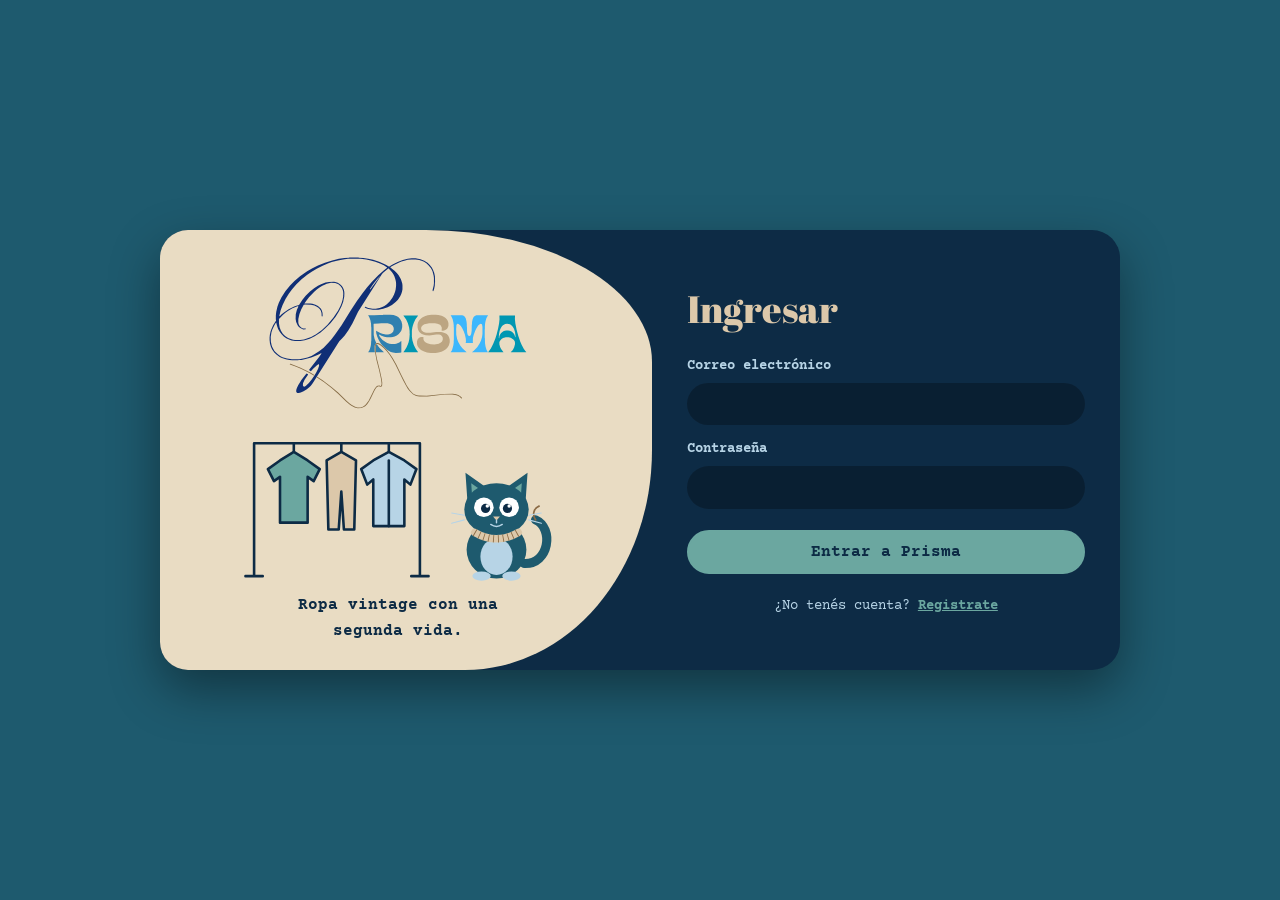
==== src/main/resources/static/login.html @ 1b583e05 "Usuario funcional" ====
<!DOCTYPE html>
<html lang="es">
<head>
  <meta charset="UTF-8">
  <meta name="viewport" content="width=device-width, initial-scale=1">
  <title>Prisma · Ingresar</title>
  <link href="https://fonts.googleapis.com/css2?family=Abril+Fatface&family=Courier+Prime:wght@400;700&display=swap" rel="stylesheet">
  <link rel="stylesheet" href="css/style.css">
</head>
<body class="acceso">
  <div class="tarjeta">

    <!-- Lado izquierdo: dibujo -->
    <div class="izq">
      <svg xmlns="http://www.w3.org/2000/svg" class="logo-grande" viewBox="0 0 1827 1081" role="img" aria-label="Prisma">
<metadata><c2pa:manifest>[base64]/[base64]/iEAAACAY2JvcqVjYWxnZnNoYTI1NmNwYWRNAAAAAAAAAAAAAAAAAGRoYXNoWCAWstlCTYxND43LpZq7kQCpntBGqQdIIs2Pywg1+/[base64]/pw9r130m6fNPGg/[base64]/UXrHGsWBBNnw9HHSF/[base64]/[base64]/3cyjxFA3Qo5S46fX0/ihY0VZ7mfb9KF703t5OjWDBWMA4GA1UdDwEB/wQEAwIHgDAVBgNVHSUEDjAMBgorBgEEAYPoXgIBMAwGA1UdEwEB/wQCMAAwHwYDVR0jBBgwFoAUzlHiBIFOZFsj+OPEz5o+nMHXXMIwCgYIKoZIzj0EAwMDZwAwZAIwMXMdFJ4BetLLVY7ORuE9noqbbAZOZn/aArXyTwFAZfKrPzxF2vPoJNf1+UCdg1XGAjBwX1zd9WGqYkqmL5SFqw1QySjr1zJfpJM9+1rdDwSPLMOPOjKuiXjoU/[base64]/p0EtFyzq7rn3UYOzHkLveWRgxRnkp8RsSay5ENVmSLZNR1ziKaYv5oMGKUA=</c2pa:manifest></metadata>
<path fill="#102F76" fill-rule="evenodd" d="M1137 63 1121 48 1098 33 1071 22 1037 16 1010 16 982 19 947 28 911 42 872 62 853 74 849 74 828 61 781 40 739 27 703 19 670 14 638 12 637 11 571 11 570 12 538 14 498 20 451 31 400 47 351 67 309 88 275 108 225 143 186 176 155 207 122 247 95 289 76 328 66 356 58 391 55 418 55 447 57 454 36 487 23 516 18 531 13 554 11 572 11 590 14 616 21 640 29 657 44 678 59 693 82 709 98 717 125 726 150 731 170 732 171 733 209 733 218 731 235 730 257 726 304 713 348 696 373 684 376 685 359 709 289 800 290 803 301 810 303 809 317 793 344 767 354 760 358 761 359 771 352 792 339 818 324 843 307 868 287 893 267 912 259 917 253 918 247 913 245 909 246 894 257 869 281 834 281 831 271 826 269 827 236 870 212 908 203 927 199 940 198 951 200 957 206 962 217 963 230 960 250 951 273 936 290 922 301 911 314 895 501 599 520 580 539 558 565 522 593 474 633 391 801 126 811 116 845 88 848 88 870 112 880 127 888 143 894 159 898 175 900 192 900 210 897 236 893 252 885 273 874 294 855 320 835 339 818 351 803 359 784 366 757 371 735 371 704 366 684 357 681 357 680 362 689 368 705 373 737 378 775 377 809 371 841 360 871 344 897 324 913 307 929 283 937 266 942 250 945 233 945 205 943 191 934 163 918 135 905 119 889 103 860 80 860 78 889 61 918 47 938 39 964 31 982 27 1007 24 1037 24 1062 28 1079 33 1097 41 1115 53 1129 66 1144 85 1152 99 1157 111 1164 138 1166 154 1166 192 1164 209 1157 237 1157 246 1160 247 1163 244 1167 233 1172 209 1173 186 1174 185 1173 143 1168 119 1160 98 1151 81ZM512 215 521 229 526 243 528 252 529 271 528 272 528 285 524 307 518 328 509 351 492 385 460 433 418 483 379 520 338 550 303 569 268 582 253 586 226 590 191 590 177 588 155 582 141 576 120 562 104 546 91 526 82 502 77 473 77 442 104 414 122 399 142 385 172 368 194 358 211 352 213 356 203 378 195 410 194 442 198 464 207 485 214 495 224 505 244 515 249 516 264 515 266 513 265 509 249 510 242 508 233 503 224 494 220 488 215 477 213 468 213 443 221 407 234 374 251 343 262 341 302 342 326 348 343 356 354 364 363 373 371 385 376 400 377 422 379 426 382 425 384 419 383 398 377 379 369 367 351 351 333 342 312 336 298 334 261 334 260 335 257 334 257 332 268 316 288 290 325 251 345 234 367 218 382 209 413 195 443 188 472 189 491 196 497 200ZM788 140 789 141 720 233 717 235 716 234 717 231 741 195 769 159ZM837 80 837 83 815 100 775 135 729 182 694 223 663 263 626 315 581 383 517 486 470 554 446 585 421 614 391 644 359 670 323 693 305 702 277 713 255 719 220 725 168 726 133 721 102 711 88 704 69 691 52 675 44 665 29 638 25 626 20 601 19 570 24 538 30 519 44 488 52 474 57 468 59 470 60 478 66 499 72 514 81 531 94 549 111 566 128 578 152 589 166 593 190 597 227 597 258 592 293 581 328 564 369 537 399 512 437 474 474 428 499 389 516 355 528 323 536 285 536 271 537 270 536 252 533 238 527 223 519 211 506 198 490 188 479 184 464 181 428 182 404 187 373 198 351 209 324 226 295 249 263 281 242 307 218 344 199 349 184 355 145 375 112 397 96 410 84 422 81 423 80 418 89 382 102 346 123 303 146 266 168 236 198 201 236 164 278 130 307 110 342 89 384 68 420 53 448 43 492 31 528 24 562 20 577 20 578 19 650 20 691 25 721 31 754 40 787 52 814 65Z"/>
<path fill="#3080B0" fill-rule="evenodd" d="M763 621 758 629 756 643 757 664 759 676 760 677 815 677 784 647 773 633 766 621ZM919 433 906 424 892 418 882 415 859 412 808 413 807 414 786 414 785 415 745 416 744 417 704 417 704 419 709 425 714 435 720 453 724 476 725 500 726 501 726 595 725 596 724 618 722 632 716 654 710 667 704 675 704 677 750 677 751 676 749 662 749 634 751 625 754 619 760 613 760 610 749 584 743 556 742 478 744 476 779 475 796 473 841 473 858 477 866 481 877 491 883 504 884 514 880 530 871 541 858 548 844 551 828 551 803 546 789 541 759 526 761 545 768 568 779 592 794 616 804 629 832 656 847 666 863 674 878 679 898 682 927 680 935 678 937 676 937 599 936 598 923 608 901 617 891 619 868 619 853 616 838 611 826 605 805 590 791 575 785 566 779 553 781 551 797 561 817 568 836 571 864 571 877 569 890 565 905 558 919 548 933 531 938 521 943 501 943 482 938 460 929 444Z"/>
<path fill="#BCA582" fill-rule="evenodd" d="M1122 416 1106 421 1087 430 1077 437 1065 449 1060 456 1055 466 1051 480 1051 503 1055 518 1060 528 1065 535 1078 546 1090 552 1108 557 1134 558 1182 552 1202 552 1210 554 1216 557 1224 565 1228 575 1228 589 1223 600 1215 608 1200 616 1190 619 1170 622 1143 621 1119 614 1106 606 1097 597 1093 589 1092 579 1094 572 1088 569 1075 569 1062 575 1053 584 1050 590 1047 600 1047 618 1051 632 1059 645 1075 660 1093 670 1117 678 1144 682 1178 682 1198 679 1218 673 1230 668 1250 655 1263 641 1272 625 1277 606 1277 588 1273 572 1266 559 1256 549 1250 545 1231 537 1216 534 1182 534 1141 540 1114 540 1103 538 1091 533 1080 523 1076 512 1077 501 1081 493 1088 486 1099 480 1108 477 1132 473 1173 473 1191 476 1200 479 1209 484 1215 490 1220 500 1221 505 1221 514 1219 521 1220 523 1228 525 1238 524 1252 517 1260 509 1266 498 1268 491 1268 472 1266 463 1260 450 1248 436 1235 427 1220 420 1197 414 1179 412 1148 412Z"/>
<path fill="#3CB7FD" fill-rule="evenodd" d="M1284 417 1284 419 1287 422 1294 435 1298 446 1303 469 1305 486 1305 501 1306 502 1306 592 1305 593 1305 608 1303 625 1295 656 1291 665 1284 675 1284 677 1396 677 1366 649 1352 631 1336 602 1329 583 1323 553 1322 510 1323 509 1324 486 1327 479 1331 476 1335 476 1342 479 1355 492 1364 506 1376 531 1384 554 1390 581 1391 600 1389 612 1440 612 1441 611 1439 606 1440 577 1445 556 1457 523 1465 507 1477 489 1488 479 1494 476 1500 477 1504 481 1507 499 1507 549 1504 569 1497 593 1486 617 1470 641 1446 666 1433 676 1434 677 1544 677 1545 676 1536 660 1529 638 1525 613 1524 576 1523 575 1523 516 1524 515 1524 493 1526 473 1529 456 1534 439 1539 428 1546 418 1545 417 1464 417 1453 421 1445 429 1438 444 1434 463 1433 483 1432 484 1431 525 1428 547 1424 557 1418 562 1409 561 1405 557 1402 550 1399 534 1398 497 1397 496 1397 479 1395 460 1390 440 1383 427 1375 420 1365 417Z"/>
<path fill="#866C46" fill-rule="evenodd" d="M153 760 154 763 193 776 231 792 291 822 321 840 325 839 325 836 323 834 297 819 229 785 185 767 158 758 154 758ZM343 850 344 854 394 887 446 927 494 969 548 1022 573 1043 586 1052 609 1064 631 1070 656 1069 673 1062 683 1055 697 1041 710 1023 721 1004 747 949 755 935 764 923 770 918 778 915 790 919 795 919 800 915 802 910 803 891 799 862 786 803 766 723 760 693 756 664 755 643 757 629 760 623 764 619 772 618 787 625 813 646 833 667 854 694 870 718 894 760 949 873 968 909 982 932 993 947 1018 972 1031 979 1042 983 1063 987 1076 987 1077 988 1122 987 1239 974 1293 973 1316 976 1330 980 1347 989 1358 1001 1360 1002 1363 1000 1363 997 1354 987 1337 977 1322 972 1298 968 1235 969 1115 982 1060 981 1045 978 1024 969 1017 964 996 942 975 910 939 840 901 761 876 717 857 688 832 657 812 637 788 619 778 614 770 612 760 614 755 619 752 625 750 634 750 662 762 730 781 805 794 864 798 895 797 907 793 913 789 913 784 910 770 911 765 914 757 922 747 937 707 1017 688 1042 681 1049 666 1059 651 1064 642 1065 629 1064 612 1059 589 1047 572 1035 552 1018 493 960 444 918 384 873 346 848Z"/>
<path fill="#0097B2" fill-rule="evenodd" d="M1627 418 1626 419 1627 444 1624 472 1617 510 1606 553 1597 581 1582 619 1566 650 1547 676 1655 676 1638 654 1631 639 1626 620 1626 604 1632 593 1641 584 1652 577 1671 571 1691 571 1705 575 1722 585 1729 592 1735 602 1736 619 1730 641 1723 655 1716 665 1706 675 1707 676 1814 676 1815 675 1808 668 1797 652 1783 626 1773 603 1759 563 1747 519 1738 472 1735 442 1736 419 1735 418ZM1720 497 1729 513 1736 536 1739 558 1739 570 1738 571 1736 570 1735 563 1729 549 1718 536 1711 531 1698 525 1687 523 1674 523 1664 525 1654 529 1645 535 1637 543 1629 556 1625 569 1625 577 1624 578 1622 577 1623 552 1628 526 1636 506 1644 494 1651 487 1667 478 1680 476 1691 477 1700 480 1708 485ZM952 418 952 420 971 447 983 473 992 505 995 527 995 546 996 547 993 584 988 606 983 621 973 643 960 664 952 674 952 676 1054 676 1054 674 1045 663 1035 647 1024 624 1015 594 1011 568 1011 525 1014 504 1018 488 1024 470 1035 447 1054 420 1054 418Z"/>
</svg>
      <div class="escena">
        <svg viewBox="0 0 220 190" role="img" aria-label="Perchero con prendas">
          <g stroke="#0D2B45" stroke-width="3" stroke-linecap="round" stroke-linejoin="round">
            <path d="M14 28H206M14 28V182M206 28V182M4 182H24M196 182H216" fill="none"/>
            <path d="M60 28v10M115 28v10M170 28v10" fill="none"/>
            <path d="M60 38L44 48L30 58L37 72L44 67V120H76V67L83 72L90 58L76 48Z" fill="#6BA7A0"/>
            <path d="M115 38L98 48L100 128H112L115 84L118 128H130L132 48Z" fill="#DCC8AA"/>
            <path d="M170 38L152 48L138 58L145 76L152 70V124H188V70L195 76L202 58L188 48Z" fill="#B7D4E6"/>
            <path d="M170 48V124" fill="none"/>
          </g>
        </svg>
        <img src="img/hilo.svg" alt="Hilo, la mascota de Prisma">
      </div>
      <p>Ropa vintage con una segunda vida.</p>
    </div>

    <!-- Lado derecho: formularios -->
    <div class="der">
      <p id="msg" class="msg" role="alert" hidden></p>

      <form id="form-login">
        <h1>Ingresar</h1>
        <label for="login-correo">Correo electrónico</label>
        <input type="email" id="login-correo" autocomplete="email" required>
        <label for="login-clave">Contraseña</label>
        <input type="password" id="login-clave" autocomplete="current-password" required>
        <button type="submit" class="btn">Entrar a Prisma</button>
        <p class="cambio">¿No tenés cuenta? <a href="#" id="ir-registro">Registrate</a></p>
      </form>

      <form id="form-registro" hidden>
        <h1>Crear cuenta</h1>
        <label for="reg-nombre">Nombre</label>
        <input type="text" id="reg-nombre" autocomplete="given-name" required>
        <label for="reg-apellido">Apellido</label>
        <input type="text" id="reg-apellido" autocomplete="family-name" required>
        <label for="reg-correo">Correo electrónico</label>
        <input type="email" id="reg-correo" autocomplete="email" required>
        <label for="reg-clave">Contraseña</label>
        <input type="password" id="reg-clave" autocomplete="new-password" required>
        <label for="reg-direccion">Dirección</label>
        <input type="text" id="reg-direccion" required>
        <label for="reg-cuit">CUIT (solo números)</label>
        <input type="text" id="reg-cuit" inputmode="numeric" pattern="[0-9]{10,11}" required>
        <button type="submit" class="btn">Crear mi cuenta</button>
        <p class="cambio">¿Ya tenés cuenta? <a href="#" id="ir-login">Ingresá</a></p>
      </form>
    </div>

  </div>
  <script src="js/login.js"></script>
</body>
</html>
---- src/main/resources/static/css/style.css ----
:root{--ocean:#0D2B45;--teal:#1E5A6E;--foam:#6BA7A0;--sand:#DCC8AA;--sky:#B7D4E6;--paper:#E9DCC3;--thread:#8B6B45;
--display:"Abril Fatface",serif;--texto:"Courier Prime",monospace}
*{box-sizing:border-box}
body{margin:0;font-family:var(--texto);color:var(--ocean);line-height:1.6;background-color:var(--paper);
background-image:linear-gradient(rgba(139,107,69,.18) 1px,transparent 1px),linear-gradient(90deg,rgba(139,107,69,.18) 1px,transparent 1px);background-size:32px 32px}
a{color:inherit}
:focus-visible{outline:3px solid var(--teal);outline-offset:3px}

/* Cabecera */
.cinta{height:14px;background:var(--sand);border-bottom:3px solid var(--thread)}
.barra{max-width:1100px;margin:0 auto;padding:.6rem 1.2rem;display:flex;align-items:center;justify-content:space-between;gap:1rem;flex-wrap:wrap}
.logo img,.logo svg{height:120px;width:auto;display:block}
nav{display:flex;gap:1.4rem;align-items:center;flex-wrap:wrap}
nav a{text-decoration:none;font-weight:700;border-bottom:2px solid transparent}
nav a:hover,nav a.activo{border-color:var(--teal)}
#saludo{font-weight:700;color:var(--teal)}

/* Botones */
.btn{display:inline-block;border:2px solid var(--ocean);background:var(--ocean);color:var(--sand);font:700 1rem var(--texto);padding:.7rem 1.4rem;border-radius:999px;cursor:pointer;text-decoration:none;box-shadow:3px 3px 0 var(--foam)}
.btn:hover{background:var(--teal)}
.btn:disabled{opacity:.5;cursor:not-allowed}

/* Sello en forma de estrella (como el "recommend item" de la guía) */
.estrella{display:grid;place-items:center;text-align:center;background:var(--teal);color:var(--sand);font:400 .95rem/1.1 var(--display);
clip-path:polygon(50% 0,61% 15%,79% 9%,82% 28%,100% 35%,88% 50%,100% 65%,82% 72%,79% 91%,61% 85%,50% 100%,39% 85%,21% 91%,18% 72%,0 65%,12% 50%,0 35%,18% 28%,21% 9%,39% 15%)}

/* Inicio */
.hero{max-width:1100px;margin:0 auto;padding:2.5rem 1.2rem;display:grid;grid-template-columns:1.2fr 1fr;gap:2rem;align-items:center}
.hero h1{font:400 clamp(2.4rem,6vw,4.4rem)/1.02 var(--display);margin:0 0 1rem}
.hero p{max-width:42ch;font-size:1.1rem;margin:0 0 1.6rem}
.mascota{position:relative;justify-self:center}
.mascota img{width:min(300px,70vw);display:block}
.globo{position:absolute;top:0;left:-18px;max-width:170px;background:var(--sky);border:2px solid var(--ocean);border-radius:16px;padding:.5rem .8rem;font-weight:700;font-size:.9rem;transform:rotate(-4deg)}
.mascota .estrella{position:absolute;right:-14px;bottom:20px;width:96px;height:96px;transform:rotate(12deg)}
.tira{background:var(--ocean);color:var(--sand)}
.tira ul{max-width:1100px;margin:0 auto;padding:.9rem 1.2rem;list-style:none;display:flex;justify-content:space-between;gap:1rem;flex-wrap:wrap}

/* Catálogo */
.catalogo{max-width:1100px;margin:0 auto;padding:2.5rem 1.2rem 4rem}
.catalogo h2,.pagina h1{font:400 clamp(2rem,5vw,3.2rem)/1.05 var(--display);margin:0}
#contador{margin:.3rem 0 0;color:var(--teal);font-weight:700}
.filtros{display:flex;gap:.6rem;flex-wrap:wrap;margin:1rem 0 2rem}
.filtros button{font:700 .95rem var(--texto);color:var(--ocean);background:transparent;border:2px solid var(--ocean);border-radius:999px;padding:.35rem 1rem;cursor:pointer}
.filtros button:hover{background:var(--sky)}
.filtros button.activo{background:var(--ocean);color:var(--sand)}
.grid{display:grid;grid-template-columns:repeat(auto-fill,minmax(230px,1fr));gap:1.8rem}
.card{position:relative;display:flex;flex-direction:column;background:var(--paper);border:2px solid var(--ocean);box-shadow:5px 5px 0 var(--teal)}
.foto{position:relative;aspect-ratio:4/5;overflow:hidden;display:grid;place-items:center;background:var(--sky);border-bottom:2px solid var(--ocean);font:400 4rem var(--display);color:var(--teal)}
.foto img{position:absolute;inset:0;width:100%;height:100%;object-fit:cover}
.cuerpo{flex:1;display:flex;flex-direction:column;gap:.3rem;padding:.9rem}
.cuerpo h3{margin:0;font-size:1rem}
.desc{margin:0;font-size:.85rem;color:var(--teal)}
.stock{margin:0;font-size:.8rem}
.precio{margin:auto 0 0;font:400 1.6rem var(--display)}
.card .btn{width:100%;margin-top:.4rem;box-shadow:none}
.card .estrella{position:absolute;top:-16px;right:-16px;z-index:1;width:84px;height:84px;font-size:.78rem;transform:rotate(10deg)}
.estado{grid-column:1/-1;padding:2rem;text-align:center;border:2px dashed var(--thread)}

/* Nosotros */
.pagina{max-width:900px;margin:0 auto;padding:2.5rem 1.2rem 4rem;display:grid;grid-template-columns:1fr 240px;gap:2rem;align-items:start}
.pagina .texto p{max-width:62ch;font-size:1.05rem}
.pagina img{width:100%}

footer{background:var(--ocean);color:var(--sand);text-align:center;padding:1.4rem 1rem;font-size:.9rem}
footer p{margin:.2rem 0}

/* Inicio de sesión y registro */
body.acceso{min-height:100vh;display:grid;place-items:center;padding:1.2rem;background-color:var(--ocean);
background-image:radial-gradient(circle at 12% 18%,var(--teal) 0 130px,transparent 131px),radial-gradient(circle at 92% 88%,var(--teal) 0 190px,transparent 191px)}
.tarjeta{width:min(960px,100%);max-height:94vh;display:grid;grid-template-columns:1.05fr 1fr;background:var(--ocean);border-radius:28px;overflow:hidden;box-shadow:0 20px 50px rgba(0,0,0,.4)}
.izq{display:flex;flex-direction:column;align-items:center;justify-content:center;gap:.6rem;padding:1.6rem 2.6rem 1.6rem 1.6rem;text-align:center;
background:var(--paper);border-radius:0 46% 38% 0/0 30% 50% 0}
.izq .logo-grande{width:260px;height:auto}
.escena{display:flex;align-items:flex-end;gap:.4rem}
.escena svg{width:190px}
.escena img{width:115px}
.izq p{margin:0;max-width:26ch;font-weight:700}
.der{display:flex;flex-direction:column;justify-content:center;overflow:auto;padding:2rem 2.2rem;color:var(--sky)}
.der h1{margin:0 0 1rem;font:400 2.4rem var(--display);color:var(--sand)}
.der form{display:flex;flex-direction:column;gap:.3rem}
.der form[hidden],.msg[hidden]{display:none}
.der label{font-weight:700;font-size:.9rem}
.der input{margin-bottom:.5rem;padding:.65rem 1rem;border:2px solid transparent;border-radius:999px;background:rgba(0,0,0,.28);color:#fff;font:1rem var(--texto)}
.der input:focus{border-color:var(--foam);outline:none}
.der .btn{margin-top:.5rem;background:var(--foam);border-color:var(--foam);color:var(--ocean);box-shadow:none}
.der .btn:hover{background:var(--sky)}
.cambio{margin:1rem 0 0;font-size:.9rem;text-align:center}
.cambio a{color:var(--foam);font-weight:700}
.msg{margin:0 0 .8rem;padding:.5rem .8rem;border-radius:12px;background:var(--sand);color:var(--ocean);font-weight:700;font-size:.9rem}
.msg.ok{background:var(--foam)}

@media(max-width:800px){
.hero,.pagina{grid-template-columns:1fr}
.tarjeta{grid-template-columns:1fr;max-height:none}
.izq{padding:1rem;border-radius:0 0 40% 40%/0 0 20% 20%}
.escena,.izq p{display:none}
}
@media(prefers-reduced-motion:reduce){*{transition:none!important}}

/* Carrito */
.btn-claro{background:transparent;color:var(--ocean);box-shadow:none}
.btn-claro:hover{background:var(--sky)}
.carrito{width:min(520px,92vw);padding:1.4rem;border:2px solid var(--ocean);background:var(--paper);color:var(--ocean);font-family:var(--texto);box-shadow:6px 6px 0 var(--teal)}
.carrito::backdrop{background:rgba(13,43,69,.6)}
.carrito h2{margin:0 0 .8rem;font:400 2rem var(--display)}
.linea{display:grid;grid-template-columns:1fr auto auto;gap:.8rem;align-items:center;padding:.5rem 0;border-bottom:1px dashed var(--thread)}
.cant{display:flex;align-items:center;gap:.4rem}
.cant button{width:1.7rem;height:1.7rem;border:2px solid var(--ocean);border-radius:50%;background:transparent;color:var(--ocean);font:700 1rem var(--texto);cursor:pointer}
.cant button:hover{background:var(--sky)}
.totales{display:grid;grid-template-columns:1fr auto;gap:.2rem 1rem;margin:1rem 0}
.totales dt,.totales dd{margin:0}
.totales dt:last-of-type,.totales dd:last-of-type{font:400 1.5rem var(--display)}
.aviso{margin:0 0 .8rem;padding:.5rem .8rem;border-radius:12px;background:var(--sand);font-weight:700;font-size:.9rem}
.aviso[hidden]{display:none}
.acciones{display:flex;gap:.8rem;justify-content:flex-end;flex-wrap:wrap}
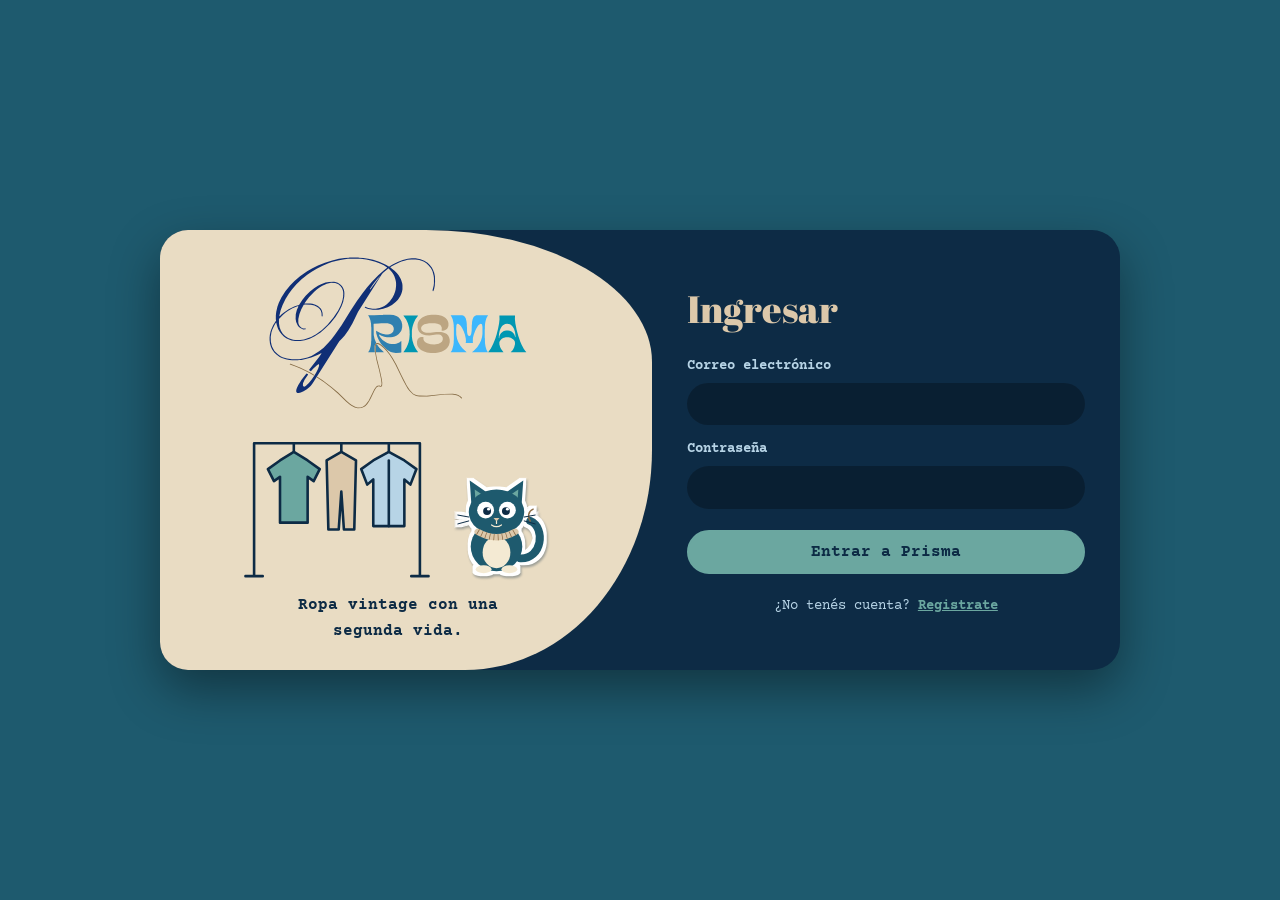
==== commit dbb625c1: "Prisma" ====
--- a/src/main/resources/static/login.html
+++ b/src/main/resources/static/login.html
@@ -5,6 +5,7 @@
   <meta name="viewport" content="width=device-width, initial-scale=1">
   <title>Prisma · Ingresar</title>
   <link href="https://fonts.googleapis.com/css2?family=Abril+Fatface&family=Courier+Prime:wght@400;700&display=swap" rel="stylesheet">
+  <link rel="icon" type="image/svg+xml" href="img/hilo.svg">
   <link rel="stylesheet" href="css/style.css">
 </head>
 <body class="acceso">
--- a/src/main/resources/static/css/style.css
+++ b/src/main/resources/static/css/style.css
@@ -1,70 +1,106 @@
-:root{--ocean:#0D2B45;--teal:#1E5A6E;--foam:#6BA7A0;--sand:#DCC8AA;--sky:#B7D4E6;--paper:#E9DCC3;--thread:#8B6B45;
---display:"Abril Fatface",serif;--texto:"Courier Prime",monospace}
+:root{--ocean:#0D2B45;--teal:#1E5A6E;--foam:#6BA7A0;--sand:#DCC8AA;--sky:#B7D4E6;--paper:#E9DCC3;--crema:#F4EAD3;--thread:#8B6B45;
+--display:"Abril Fatface",serif;--texto:"Courier Prime",monospace;
+--onda:url("data:image/svg+xml,%3Csvg xmlns='http://www.w3.org/2000/svg' width='40' height='12' viewBox='0 0 40 12'%3E%3Cpath d='M0 6 Q10 -2 20 6 T40 6' fill='none' stroke='%231E5A6E' stroke-width='3' stroke-linecap='round'/%3E%3C/svg%3E")}
 *{box-sizing:border-box}
 body{margin:0;font-family:var(--texto);color:var(--ocean);line-height:1.6;background-color:var(--paper);
 background-image:linear-gradient(rgba(139,107,69,.18) 1px,transparent 1px),linear-gradient(90deg,rgba(139,107,69,.18) 1px,transparent 1px);background-size:32px 32px}
 a{color:inherit}
 :focus-visible{outline:3px solid var(--teal);outline-offset:3px}
 
-/* Cabecera */
-.cinta{height:14px;background:var(--sand);border-bottom:3px solid var(--thread)}
+/* ===== Cabecera ===== */
+.cinta{height:16px;background:repeating-linear-gradient(90deg,var(--sand) 0 14px,#cdb48f 14px 28px);border-bottom:3px dashed var(--thread)}
 .barra{max-width:1100px;margin:0 auto;padding:.6rem 1.2rem;display:flex;align-items:center;justify-content:space-between;gap:1rem;flex-wrap:wrap}
 .logo img,.logo svg{height:120px;width:auto;display:block}
-nav{display:flex;gap:1.4rem;align-items:center;flex-wrap:wrap}
-nav a{text-decoration:none;font-weight:700;border-bottom:2px solid transparent}
-nav a:hover,nav a.activo{border-color:var(--teal)}
-#saludo{font-weight:700;color:var(--teal)}
+nav{display:flex;gap:.5rem;align-items:center;flex-wrap:wrap}
+nav a{text-decoration:none;font-weight:700;padding:.3rem .95rem;border-radius:999px;border:2px solid transparent;transition:background .2s,transform .2s}
+nav a:hover{background:var(--sky);transform:translateY(-2px)}
+nav a.activo{background:var(--ocean);color:var(--sand)}
+#btn-carrito{border-color:var(--ocean)}
+#saludo{font-weight:700;color:var(--teal);padding:0 .4rem}
 
-/* Botones */
-.btn{display:inline-block;border:2px solid var(--ocean);background:var(--ocean);color:var(--sand);font:700 1rem var(--texto);padding:.7rem 1.4rem;border-radius:999px;cursor:pointer;text-decoration:none;box-shadow:3px 3px 0 var(--foam)}
-.btn:hover{background:var(--teal)}
-.btn:disabled{opacity:.5;cursor:not-allowed}
+/* ===== Botones ===== */
+.btn{display:inline-block;border:2px solid var(--ocean);background:var(--ocean);color:var(--sand);font:700 1rem var(--texto);padding:.7rem 1.4rem;border-radius:999px;cursor:pointer;text-decoration:none;box-shadow:3px 3px 0 var(--foam);transition:transform .15s,box-shadow .15s,background .15s}
+.btn:hover{background:var(--teal);transform:translate(-1px,-2px);box-shadow:4px 5px 0 var(--foam)}
+.btn:active{transform:translate(2px,2px);box-shadow:1px 1px 0 var(--foam)}
+.btn:disabled{opacity:.5;cursor:not-allowed;transform:none}
+.btn[hidden]{display:none}
+.btn-claro{background:transparent;color:var(--ocean);box-shadow:none}
+.btn-claro:hover{background:var(--sky);box-shadow:none}
 
-/* Sello en forma de estrella (como el "recommend item" de la guía) */
+/* Sello en forma de estrella */
 .estrella{display:grid;place-items:center;text-align:center;background:var(--teal);color:var(--sand);font:400 .95rem/1.1 var(--display);
 clip-path:polygon(50% 0,61% 15%,79% 9%,82% 28%,100% 35%,88% 50%,100% 65%,82% 72%,79% 91%,61% 85%,50% 100%,39% 85%,21% 91%,18% 72%,0 65%,12% 50%,0 35%,18% 28%,21% 9%,39% 15%)}
 
-/* Inicio */
-.hero{max-width:1100px;margin:0 auto;padding:2.5rem 1.2rem;display:grid;grid-template-columns:1.2fr 1fr;gap:2rem;align-items:center}
-.hero h1{font:400 clamp(2.4rem,6vw,4.4rem)/1.02 var(--display);margin:0 0 1rem}
+/* ===== Inicio ===== */
+.hero{position:relative;overflow:hidden;width:calc(100% - 2.4rem);max-width:calc(1100px - 2.4rem);margin:1.2rem auto 0;padding:2.6rem 2.2rem;display:grid;grid-template-columns:1.2fr 1fr;gap:2rem;align-items:center;
+background-color:var(--sky);background-image:radial-gradient(circle at 94% 10%,var(--crema) 0 70px,transparent 71px),radial-gradient(circle at 3% 96%,var(--foam) 0 90px,transparent 91px);
+border:2px solid var(--ocean);border-radius:44px;box-shadow:6px 6px 0 var(--teal)}
+.hero>div{position:relative}
+.hero h1{font:400 clamp(2.2rem,5.5vw,4rem)/1.05 var(--display);margin:0 0 1rem}
+.hero h1::after,.catalogo h2::after{content:"";display:block;width:min(200px,60%);height:12px;margin-top:.7rem;background:var(--onda) repeat-x}
 .hero p{max-width:42ch;font-size:1.1rem;margin:0 0 1.6rem}
 .mascota{position:relative;justify-self:center}
-.mascota img{width:min(300px,70vw);display:block}
-.globo{position:absolute;top:0;left:-18px;max-width:170px;background:var(--sky);border:2px solid var(--ocean);border-radius:16px;padding:.5rem .8rem;font-weight:700;font-size:.9rem;transform:rotate(-4deg)}
+.mascota img{width:min(280px,70vw);display:block;animation:flotar 4s ease-in-out infinite}
+.globo{position:absolute;top:0;left:-18px;max-width:170px;background:var(--crema);border:2px solid var(--ocean);border-radius:20px;padding:.5rem .8rem;font-weight:700;font-size:.9rem;transform:rotate(-4deg);box-shadow:3px 3px 0 var(--teal)}
 .mascota .estrella{position:absolute;right:-14px;bottom:20px;width:96px;height:96px;transform:rotate(12deg)}
-.tira{background:var(--ocean);color:var(--sand)}
-.tira ul{max-width:1100px;margin:0 auto;padding:.9rem 1.2rem;list-style:none;display:flex;justify-content:space-between;gap:1rem;flex-wrap:wrap}
+.tira{width:calc(100% - 2.4rem);max-width:calc(1100px - 2.4rem);margin:1.8rem auto 0;background:var(--ocean);color:var(--sand);border-radius:999px;box-shadow:4px 4px 0 var(--foam)}
+.tira ul{margin:0;padding:.9rem 1.8rem;list-style:none;display:flex;justify-content:space-between;gap:.6rem 1.4rem;flex-wrap:wrap}
+.tira li::before{content:"✦ ";color:var(--foam)}
 
-/* Catálogo */
-.catalogo{max-width:1100px;margin:0 auto;padding:2.5rem 1.2rem 4rem}
+/* ===== Catálogo ===== */
+.catalogo{max-width:1100px;margin:0 auto;padding:2.5rem 1.2rem 4.5rem}
 .catalogo h2,.pagina h1{font:400 clamp(2rem,5vw,3.2rem)/1.05 var(--display);margin:0}
-#contador{margin:.3rem 0 0;color:var(--teal);font-weight:700}
-.filtros{display:flex;gap:.6rem;flex-wrap:wrap;margin:1rem 0 2rem}
-.filtros button{font:700 .95rem var(--texto);color:var(--ocean);background:transparent;border:2px solid var(--ocean);border-radius:999px;padding:.35rem 1rem;cursor:pointer}
-.filtros button:hover{background:var(--sky)}
-.filtros button.activo{background:var(--ocean);color:var(--sand)}
-.grid{display:grid;grid-template-columns:repeat(auto-fill,minmax(230px,1fr));gap:1.8rem}
-.card{position:relative;display:flex;flex-direction:column;background:var(--paper);border:2px solid var(--ocean);box-shadow:5px 5px 0 var(--teal)}
-.foto{position:relative;aspect-ratio:4/5;overflow:hidden;display:grid;place-items:center;background:var(--sky);border-bottom:2px solid var(--ocean);font:400 4rem var(--display);color:var(--teal)}
+#contador{margin:.5rem 0 0;color:var(--teal);font-weight:700}
+.filtros{display:flex;gap:.6rem;flex-wrap:wrap;margin:1rem 0 2.2rem}
+.filtros button{font:700 .95rem var(--texto);color:var(--ocean);background:var(--crema);border:2px solid var(--ocean);border-radius:999px;padding:.4rem 1.1rem;cursor:pointer;transition:transform .15s,background .15s}
+.filtros button:hover{background:var(--sky);transform:translateY(-2px) rotate(-1.5deg)}
+.filtros button.activo{background:var(--ocean);color:var(--sand);box-shadow:3px 3px 0 var(--foam)}
+.grid{display:grid;grid-template-columns:repeat(auto-fill,minmax(235px,1fr));gap:2.2rem 1.8rem}
+
+.card{position:relative;display:flex;flex-direction:column;background:var(--crema);border:2px solid var(--ocean);border-radius:30px;box-shadow:5px 5px 0 var(--teal);animation:subir .5s ease backwards;transition:transform .25s,box-shadow .25s}
+.card:nth-child(4n+2){animation-delay:.06s}
+.card:nth-child(4n+3){animation-delay:.12s}
+.card:nth-child(4n+4){animation-delay:.18s}
+.card:hover{transform:translateY(-6px) rotate(-.6deg);box-shadow:8px 11px 0 var(--teal)}
+.card.elegida{box-shadow:5px 5px 0 var(--foam)}
+.card.elegida:hover{box-shadow:8px 11px 0 var(--foam)}
+.card.elegida::after{content:"En tu carrito";position:absolute;top:14px;left:-10px;z-index:2;padding:.2rem .9rem;background:var(--ocean);color:var(--sand);font:400 .85rem var(--display);border-radius:999px;transform:rotate(-4deg);box-shadow:2px 2px 0 var(--foam)}
+/* Foto con forma de arco, como una vidriera */
+.foto{position:relative;margin:.8rem .8rem 0;aspect-ratio:4/5;overflow:hidden;display:grid;place-items:center;background:var(--sky);border:2px solid var(--ocean);border-radius:999px 999px 22px 22px;font:400 4rem var(--display);color:var(--teal)}
 .foto img{position:absolute;inset:0;width:100%;height:100%;object-fit:cover}
-.cuerpo{flex:1;display:flex;flex-direction:column;gap:.3rem;padding:.9rem}
-.cuerpo h3{margin:0;font-size:1rem}
+.cuerpo{flex:1;display:flex;flex-direction:column;gap:.35rem;padding:.9rem 1rem 1.1rem}
+.cuerpo h3{margin:0;font:400 1.2rem/1.15 var(--display)}
 .desc{margin:0;font-size:.85rem;color:var(--teal)}
-.stock{margin:0;font-size:.8rem}
-.precio{margin:auto 0 0;font:400 1.6rem var(--display)}
-.card .btn{width:100%;margin-top:.4rem;box-shadow:none}
-.card .estrella{position:absolute;top:-16px;right:-16px;z-index:1;width:84px;height:84px;font-size:.78rem;transform:rotate(10deg)}
-.estado{grid-column:1/-1;padding:2rem;text-align:center;border:2px dashed var(--thread)}
+.stock{align-self:flex-start;margin:.2rem 0 0;padding:.05rem .7rem;font-size:.75rem;font-weight:700;background:var(--sky);border:1.5px solid var(--ocean);border-radius:999px}
+.precio{margin:auto 0 0;font:400 1.7rem var(--display)}
+.card>.estrella{position:absolute;top:-16px;right:-16px;z-index:1;width:84px;height:84px;font-size:.78rem;transform:rotate(10deg)}
+.estado{grid-column:1/-1;padding:2rem;text-align:center;border:2px dashed var(--thread);border-radius:28px;background:rgba(244,234,211,.6)}
 
-/* Nosotros */
+/* Selector de cantidad bajo cada prenda */
+.compra{display:flex;flex-direction:column;gap:.5rem;margin-top:.5rem}
+.card .compra .btn{margin-top:0;width:100%}
+.card .compra .btn:disabled{box-shadow:none}
+.selector{display:flex;align-items:center;justify-content:space-between;padding:.2rem;background:var(--sand);border:2px solid var(--ocean);border-radius:999px;box-shadow:3px 3px 0 var(--foam)}
+.selector button{display:grid;place-items:center;width:2.3rem;height:2.3rem;padding:0;border:2px solid var(--ocean);border-radius:50%;background:var(--crema);color:var(--ocean);font:400 1.5rem/1 var(--display);cursor:pointer;transition:transform .15s,background .15s}
+.selector button:hover:not(:disabled){background:var(--ocean);color:var(--sand);transform:scale(1.1)}
+.selector button:disabled{opacity:.35;cursor:not-allowed}
+.selector input{width:3.4rem;padding:0;border:0;background:transparent;text-align:center;color:var(--ocean);font:400 1.6rem var(--display);-moz-appearance:textfield;appearance:textfield}
+.selector input::-webkit-outer-spin-button,.selector input::-webkit-inner-spin-button{-webkit-appearance:none;margin:0}
+.selector input:focus-visible{outline:3px solid var(--teal);outline-offset:2px;border-radius:8px}
+.en-carrito{margin:0;padding-top:.35rem;border-top:1px dashed var(--thread);text-align:center;font-size:.78rem;font-weight:700;letter-spacing:.05em;text-transform:uppercase;color:var(--teal)}
+.card .btn-claro{margin-top:.2rem;padding:.4rem 1rem;font-size:.85rem}
+
+/* ===== Nosotros ===== */
 .pagina{max-width:900px;margin:0 auto;padding:2.5rem 1.2rem 4rem;display:grid;grid-template-columns:1fr 240px;gap:2rem;align-items:start}
 .pagina .texto p{max-width:62ch;font-size:1.05rem}
 .pagina img{width:100%}
 
-footer{background:var(--ocean);color:var(--sand);text-align:center;padding:1.4rem 1rem;font-size:.9rem}
+/* ===== Pie con borde festoneado ===== */
+footer{position:relative;background:var(--ocean);color:var(--sand);text-align:center;padding:1.8rem 1rem 1.4rem;font-size:.9rem;margin-top:14px}
+footer::before{content:"";position:absolute;left:0;right:0;top:-13px;height:14px;background:radial-gradient(circle at 50% 100%,var(--ocean) 13px,transparent 14px) 0 0/28px 14px repeat-x}
 footer p{margin:.2rem 0}
 
-/* Inicio de sesión y registro */
+/* ===== Inicio de sesión y registro ===== */
 body.acceso{min-height:100vh;display:grid;place-items:center;padding:1.2rem;background-color:var(--ocean);
 background-image:radial-gradient(circle at 12% 18%,var(--teal) 0 130px,transparent 131px),radial-gradient(circle at 92% 88%,var(--teal) 0 190px,transparent 191px)}
 .tarjeta{width:min(960px,100%);max-height:94vh;display:grid;grid-template-columns:1.05fr 1fr;background:var(--ocean);border-radius:28px;overflow:hidden;box-shadow:0 20px 50px rgba(0,0,0,.4)}
@@ -89,27 +125,70 @@
 .msg{margin:0 0 .8rem;padding:.5rem .8rem;border-radius:12px;background:var(--sand);color:var(--ocean);font-weight:700;font-size:.9rem}
 .msg.ok{background:var(--foam)}
 
+/* ===== Carrito ===== */
+.carrito{width:min(520px,92vw);padding:1.5rem;border:2px solid var(--ocean);border-radius:30px;background:var(--crema);color:var(--ocean);font-family:var(--texto);box-shadow:6px 6px 0 var(--teal)}
+.carrito::backdrop{background:rgba(13,43,69,.6);backdrop-filter:blur(2px)}
+.carrito h2{margin:0 0 .8rem;font:400 2rem var(--display)}
+.linea{display:grid;grid-template-columns:1fr auto auto;gap:.8rem;align-items:center;padding:.5rem 0;border-bottom:1px dashed var(--thread)}
+.cant{display:flex;align-items:center;gap:.4rem}
+.cant button{width:1.8rem;height:1.8rem;border:2px solid var(--ocean);border-radius:50%;background:var(--paper);color:var(--ocean);font:700 1rem var(--texto);cursor:pointer;transition:transform .15s,background .15s}
+.cant button:hover{background:var(--sky);transform:scale(1.1)}
+.totales{display:grid;grid-template-columns:1fr auto;gap:.2rem 1rem;margin:1rem 0;padding:.9rem 1.1rem;background:var(--sand);border-radius:20px}
+.totales dt,.totales dd{margin:0}
+.totales dt:last-of-type,.totales dd:last-of-type{font:400 1.5rem var(--display)}
+.aviso{margin:0 0 .8rem;padding:.5rem .9rem;border-radius:14px;background:var(--sand);font-weight:700;font-size:.9rem}
+.aviso[hidden]{display:none}
+.acciones{display:flex;gap:.8rem;justify-content:flex-end;flex-wrap:wrap}
+
+/* ===== Panel del gerente ===== */
+.panel-gerente{position:relative;width:calc(100% - 2.4rem);max-width:calc(1100px - 2.4rem);margin:2.2rem auto 0;padding:1.8rem;background:var(--paper);border:2px solid var(--ocean);border-radius:38px;box-shadow:6px 6px 0 var(--teal);outline:2px dashed var(--thread);outline-offset:-10px}
+.panel-gerente[hidden]{display:none}
+.panel-gerente h2{display:flex;align-items:center;gap:1rem;flex-wrap:wrap;margin:0 0 1.2rem;font:400 clamp(1.6rem,4vw,2.3rem)/1.05 var(--display)}
+.panel-gerente h2::after{content:"Solo gerente";padding:.15rem .8rem;border:2px dashed var(--teal);border-radius:999px;color:var(--teal);font:700 .75rem var(--texto);letter-spacing:.08em;text-transform:uppercase;transform:rotate(-2deg)}
+.panel-gerente .aviso{margin:0 0 1rem;border:2px solid var(--ocean)}
+.gerente-cols{display:grid;grid-template-columns:1fr 1.5fr;gap:1.6rem;align-items:start}
+.gerente-form{display:grid;grid-template-columns:1fr 1fr;gap:0 1rem;padding:1.3rem;border:2px solid var(--ocean);border-radius:28px;box-shadow:4px 4px 0 var(--foam)}
+#form-reponer{background:var(--sky)}
+#form-producto{background:var(--sand)}
+.gerente-form h3{grid-column:1/-1;margin:0 0 1rem;padding-bottom:.5rem;border-bottom:2px dashed var(--thread);font:400 1.4rem var(--display)}
+.gerente-form h3::before{content:"✦ ";color:var(--teal)}
+.gerente-form .campo{display:flex;flex-direction:column;gap:.25rem;margin-bottom:.9rem}
+.gerente-form .completo,.gerente-form .acciones{grid-column:1/-1}
+.gerente-form label{font-size:.75rem;font-weight:700;letter-spacing:.08em;text-transform:uppercase;color:var(--teal)}
+.gerente-form input,.gerente-form select{width:100%;padding:.6rem .9rem;border:2px solid var(--ocean);border-radius:16px;background:var(--crema);color:var(--ocean);font:1rem var(--texto)}
+.gerente-form input::placeholder{color:rgba(30,90,110,.55)}
+.gerente-form input:focus,.gerente-form select:focus{outline:3px solid var(--foam);outline-offset:0}
+.gerente-form .acciones{margin-top:.2rem}
+
+/* ===== Animaciones ===== */
+@keyframes subir{from{opacity:0;transform:translateY(18px)}to{opacity:1;transform:none}}
+@keyframes flotar{0%,100%{transform:translateY(0)}50%{transform:translateY(-9px)}}
+
 @media(max-width:800px){
 .hero,.pagina{grid-template-columns:1fr}
+.hero{padding:1.8rem 1.3rem;border-radius:32px}
+.tira{border-radius:26px}
+.tira ul{justify-content:center;text-align:center}
 .tarjeta{grid-template-columns:1fr;max-height:none}
 .izq{padding:1rem;border-radius:0 0 40% 40%/0 0 20% 20%}
 .escena,.izq p{display:none}
+.gerente-cols,.gerente-form{grid-template-columns:1fr}
+.panel-gerente{border-radius:30px}
 }
-@media(prefers-reduced-motion:reduce){*{transition:none!important}}
+@media(prefers-reduced-motion:reduce){*{transition:none!important;animation:none!important}}
 
-/* Carrito */
-.btn-claro{background:transparent;color:var(--ocean);box-shadow:none}
-.btn-claro:hover{background:var(--sky)}
-.carrito{width:min(520px,92vw);padding:1.4rem;border:2px solid var(--ocean);background:var(--paper);color:var(--ocean);font-family:var(--texto);box-shadow:6px 6px 0 var(--teal)}
-.carrito::backdrop{background:rgba(13,43,69,.6)}
-.carrito h2{margin:0 0 .8rem;font:400 2rem var(--display)}
-.linea{display:grid;grid-template-columns:1fr auto auto;gap:.8rem;align-items:center;padding:.5rem 0;border-bottom:1px dashed var(--thread)}
-.cant{display:flex;align-items:center;gap:.4rem}
-.cant button{width:1.7rem;height:1.7rem;border:2px solid var(--ocean);border-radius:50%;background:transparent;color:var(--ocean);font:700 1rem var(--texto);cursor:pointer}
-.cant button:hover{background:var(--sky)}
-.totales{display:grid;grid-template-columns:1fr auto;gap:.2rem 1rem;margin:1rem 0}
-.totales dt,.totales dd{margin:0}
-.totales dt:last-of-type,.totales dd:last-of-type{font:400 1.5rem var(--display)}
-.aviso{margin:0 0 .8rem;padding:.5rem .8rem;border-radius:12px;background:var(--sand);font-weight:700;font-size:.9rem}
-.aviso[hidden]{display:none}
-.acciones{display:flex;gap:.8rem;justify-content:flex-end;flex-wrap:wrap}
+/* ===== Gracias por tu compra ===== */
+.gracias{width:min(500px,94vw);padding:0;border:2px solid var(--ocean);border-radius:30px;background:var(--crema);color:var(--ocean);font-family:var(--texto);box-shadow:6px 6px 0 var(--teal);overflow:hidden}
+.gracias::backdrop{background:rgba(13,43,69,.6);backdrop-filter:blur(2px)}
+.gracias[open]{animation:gracias-entra .35s ease-out}
+@keyframes gracias-entra{from{opacity:0;transform:translateY(14px) scale(.96)}to{opacity:1;transform:none}}
+.gracias-cab{display:grid;grid-template-columns:auto 1fr;gap:1rem;align-items:center;padding:1.3rem 1.5rem;background-color:var(--sky);background-image:url("data:image/svg+xml,%3Csvg xmlns='http://www.w3.org/2000/svg' width='520' height='220' viewBox='0 0 520 220'%3E%3Cg fill='%23fff' opacity='.75'%3E%3Cg transform='translate(330 20)'%3E%3Ccircle cx='30' cy='40' r='22'/%3E%3Ccircle cx='62' cy='30' r='28'/%3E%3Ccircle cx='98' cy='42' r='20'/%3E%3Crect x='10' y='40' width='108' height='22' rx='11'/%3E%3C/g%3E%3Cg transform='translate(380 130)'%3E%3Ccircle cx='24' cy='32' r='16'/%3E%3Ccircle cx='50' cy='24' r='22'/%3E%3Ccircle cx='78' cy='34' r='15'/%3E%3Crect x='8' y='32' width='84' height='18' rx='9'/%3E%3C/g%3E%3Ccircle cx='250' cy='30' r='4'/%3E%3Ccircle cx='290' cy='110' r='3'/%3E%3Ccircle cx='215' cy='170' r='4'/%3E%3Ccircle cx='470' cy='100' r='3'/%3E%3C/g%3E%3C/svg%3E");background-size:cover;background-position:right center;border-bottom:2px solid var(--ocean)}
+.gracias-gato{width:135px;display:block;transform:rotate(-5deg)}
+.gracias h2{margin:0;font:400 clamp(1.7rem,6vw,2.2rem)/1.05 var(--display)}
+.gracias-marca{margin:.6rem 0 0;font-weight:700;font-size:.8rem;letter-spacing:.14em;text-transform:uppercase;color:var(--teal)}
+.gracias-sub{margin:.3rem 0 0;font-size:.95rem}
+.gracias-cuerpo{padding:1.2rem 1.5rem 1.4rem}
+.gracias .linea{grid-template-columns:1fr auto}
+.gracias .acciones{justify-content:center}
+@media (max-width:420px){.gracias-cab{grid-template-columns:1fr;justify-items:center;text-align:center}}
+@media (prefers-reduced-motion:reduce){.gracias[open]{animation:none}}
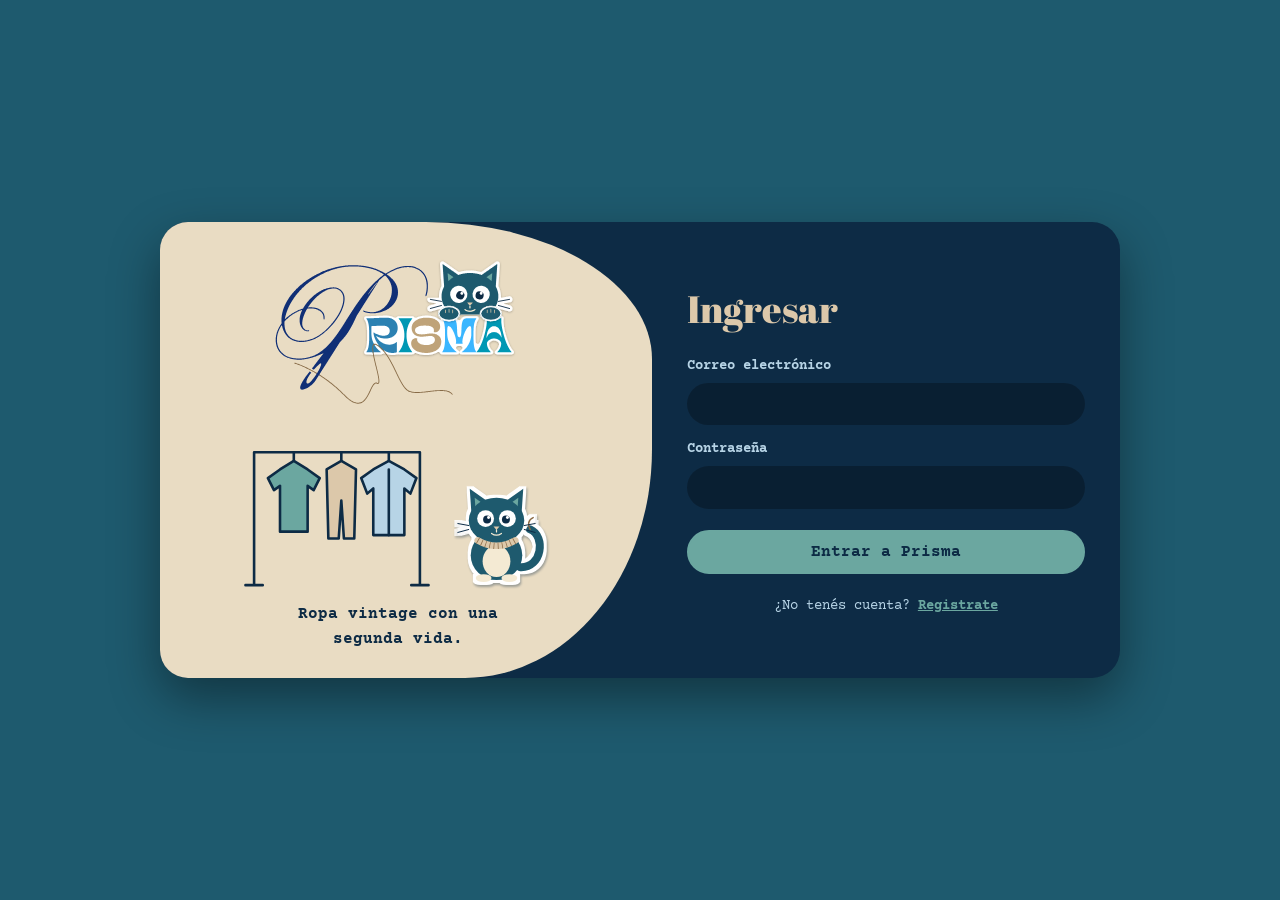
==== commit b7ec7996: "Base actualizada" ====
--- a/src/main/resources/static/login.html
+++ b/src/main/resources/static/login.html
@@ -13,15 +13,7 @@
 
     <!-- Lado izquierdo: dibujo -->
     <div class="izq">
-      <svg xmlns="http://www.w3.org/2000/svg" class="logo-grande" viewBox="0 0 1827 1081" role="img" aria-label="Prisma">
-<metadata><c2pa:manifest>[base64]/[base64]/iEAAACAY2JvcqVjYWxnZnNoYTI1NmNwYWRNAAAAAAAAAAAAAAAAAGRoYXNoWCAWstlCTYxND43LpZq7kQCpntBGqQdIIs2Pywg1+/[base64]/pw9r130m6fNPGg/[base64]/UXrHGsWBBNnw9HHSF/[base64]/[base64]/3cyjxFA3Qo5S46fX0/ihY0VZ7mfb9KF703t5OjWDBWMA4GA1UdDwEB/wQEAwIHgDAVBgNVHSUEDjAMBgorBgEEAYPoXgIBMAwGA1UdEwEB/wQCMAAwHwYDVR0jBBgwFoAUzlHiBIFOZFsj+OPEz5o+nMHXXMIwCgYIKoZIzj0EAwMDZwAwZAIwMXMdFJ4BetLLVY7ORuE9noqbbAZOZn/aArXyTwFAZfKrPzxF2vPoJNf1+UCdg1XGAjBwX1zd9WGqYkqmL5SFqw1QySjr1zJfpJM9+1rdDwSPLMOPOjKuiXjoU/[base64]/p0EtFyzq7rn3UYOzHkLveWRgxRnkp8RsSay5ENVmSLZNR1ziKaYv5oMGKUA=</c2pa:manifest></metadata>
-<path fill="#102F76" fill-rule="evenodd" d="M1137 63 1121 48 1098 33 1071 22 1037 16 1010 16 982 19 947 28 911 42 872 62 853 74 849 74 828 61 781 40 739 27 703 19 670 14 638 12 637 11 571 11 570 12 538 14 498 20 451 31 400 47 351 67 309 88 275 108 225 143 186 176 155 207 122 247 95 289 76 328 66 356 58 391 55 418 55 447 57 454 36 487 23 516 18 531 13 554 11 572 11 590 14 616 21 640 29 657 44 678 59 693 82 709 98 717 125 726 150 731 170 732 171 733 209 733 218 731 235 730 257 726 304 713 348 696 373 684 376 685 359 709 289 800 290 803 301 810 303 809 317 793 344 767 354 760 358 761 359 771 352 792 339 818 324 843 307 868 287 893 267 912 259 917 253 918 247 913 245 909 246 894 257 869 281 834 281 831 271 826 269 827 236 870 212 908 203 927 199 940 198 951 200 957 206 962 217 963 230 960 250 951 273 936 290 922 301 911 314 895 501 599 520 580 539 558 565 522 593 474 633 391 801 126 811 116 845 88 848 88 870 112 880 127 888 143 894 159 898 175 900 192 900 210 897 236 893 252 885 273 874 294 855 320 835 339 818 351 803 359 784 366 757 371 735 371 704 366 684 357 681 357 680 362 689 368 705 373 737 378 775 377 809 371 841 360 871 344 897 324 913 307 929 283 937 266 942 250 945 233 945 205 943 191 934 163 918 135 905 119 889 103 860 80 860 78 889 61 918 47 938 39 964 31 982 27 1007 24 1037 24 1062 28 1079 33 1097 41 1115 53 1129 66 1144 85 1152 99 1157 111 1164 138 1166 154 1166 192 1164 209 1157 237 1157 246 1160 247 1163 244 1167 233 1172 209 1173 186 1174 185 1173 143 1168 119 1160 98 1151 81ZM512 215 521 229 526 243 528 252 529 271 528 272 528 285 524 307 518 328 509 351 492 385 460 433 418 483 379 520 338 550 303 569 268 582 253 586 226 590 191 590 177 588 155 582 141 576 120 562 104 546 91 526 82 502 77 473 77 442 104 414 122 399 142 385 172 368 194 358 211 352 213 356 203 378 195 410 194 442 198 464 207 485 214 495 224 505 244 515 249 516 264 515 266 513 265 509 249 510 242 508 233 503 224 494 220 488 215 477 213 468 213 443 221 407 234 374 251 343 262 341 302 342 326 348 343 356 354 364 363 373 371 385 376 400 377 422 379 426 382 425 384 419 383 398 377 379 369 367 351 351 333 342 312 336 298 334 261 334 260 335 257 334 257 332 268 316 288 290 325 251 345 234 367 218 382 209 413 195 443 188 472 189 491 196 497 200ZM788 140 789 141 720 233 717 235 716 234 717 231 741 195 769 159ZM837 80 837 83 815 100 775 135 729 182 694 223 663 263 626 315 581 383 517 486 470 554 446 585 421 614 391 644 359 670 323 693 305 702 277 713 255 719 220 725 168 726 133 721 102 711 88 704 69 691 52 675 44 665 29 638 25 626 20 601 19 570 24 538 30 519 44 488 52 474 57 468 59 470 60 478 66 499 72 514 81 531 94 549 111 566 128 578 152 589 166 593 190 597 227 597 258 592 293 581 328 564 369 537 399 512 437 474 474 428 499 389 516 355 528 323 536 285 536 271 537 270 536 252 533 238 527 223 519 211 506 198 490 188 479 184 464 181 428 182 404 187 373 198 351 209 324 226 295 249 263 281 242 307 218 344 199 349 184 355 145 375 112 397 96 410 84 422 81 423 80 418 89 382 102 346 123 303 146 266 168 236 198 201 236 164 278 130 307 110 342 89 384 68 420 53 448 43 492 31 528 24 562 20 577 20 578 19 650 20 691 25 721 31 754 40 787 52 814 65Z"/>
-<path fill="#3080B0" fill-rule="evenodd" d="M763 621 758 629 756 643 757 664 759 676 760 677 815 677 784 647 773 633 766 621ZM919 433 906 424 892 418 882 415 859 412 808 413 807 414 786 414 785 415 745 416 744 417 704 417 704 419 709 425 714 435 720 453 724 476 725 500 726 501 726 595 725 596 724 618 722 632 716 654 710 667 704 675 704 677 750 677 751 676 749 662 749 634 751 625 754 619 760 613 760 610 749 584 743 556 742 478 744 476 779 475 796 473 841 473 858 477 866 481 877 491 883 504 884 514 880 530 871 541 858 548 844 551 828 551 803 546 789 541 759 526 761 545 768 568 779 592 794 616 804 629 832 656 847 666 863 674 878 679 898 682 927 680 935 678 937 676 937 599 936 598 923 608 901 617 891 619 868 619 853 616 838 611 826 605 805 590 791 575 785 566 779 553 781 551 797 561 817 568 836 571 864 571 877 569 890 565 905 558 919 548 933 531 938 521 943 501 943 482 938 460 929 444Z"/>
-<path fill="#BCA582" fill-rule="evenodd" d="M1122 416 1106 421 1087 430 1077 437 1065 449 1060 456 1055 466 1051 480 1051 503 1055 518 1060 528 1065 535 1078 546 1090 552 1108 557 1134 558 1182 552 1202 552 1210 554 1216 557 1224 565 1228 575 1228 589 1223 600 1215 608 1200 616 1190 619 1170 622 1143 621 1119 614 1106 606 1097 597 1093 589 1092 579 1094 572 1088 569 1075 569 1062 575 1053 584 1050 590 1047 600 1047 618 1051 632 1059 645 1075 660 1093 670 1117 678 1144 682 1178 682 1198 679 1218 673 1230 668 1250 655 1263 641 1272 625 1277 606 1277 588 1273 572 1266 559 1256 549 1250 545 1231 537 1216 534 1182 534 1141 540 1114 540 1103 538 1091 533 1080 523 1076 512 1077 501 1081 493 1088 486 1099 480 1108 477 1132 473 1173 473 1191 476 1200 479 1209 484 1215 490 1220 500 1221 505 1221 514 1219 521 1220 523 1228 525 1238 524 1252 517 1260 509 1266 498 1268 491 1268 472 1266 463 1260 450 1248 436 1235 427 1220 420 1197 414 1179 412 1148 412Z"/>
-<path fill="#3CB7FD" fill-rule="evenodd" d="M1284 417 1284 419 1287 422 1294 435 1298 446 1303 469 1305 486 1305 501 1306 502 1306 592 1305 593 1305 608 1303 625 1295 656 1291 665 1284 675 1284 677 1396 677 1366 649 1352 631 1336 602 1329 583 1323 553 1322 510 1323 509 1324 486 1327 479 1331 476 1335 476 1342 479 1355 492 1364 506 1376 531 1384 554 1390 581 1391 600 1389 612 1440 612 1441 611 1439 606 1440 577 1445 556 1457 523 1465 507 1477 489 1488 479 1494 476 1500 477 1504 481 1507 499 1507 549 1504 569 1497 593 1486 617 1470 641 1446 666 1433 676 1434 677 1544 677 1545 676 1536 660 1529 638 1525 613 1524 576 1523 575 1523 516 1524 515 1524 493 1526 473 1529 456 1534 439 1539 428 1546 418 1545 417 1464 417 1453 421 1445 429 1438 444 1434 463 1433 483 1432 484 1431 525 1428 547 1424 557 1418 562 1409 561 1405 557 1402 550 1399 534 1398 497 1397 496 1397 479 1395 460 1390 440 1383 427 1375 420 1365 417Z"/>
-<path fill="#866C46" fill-rule="evenodd" d="M153 760 154 763 193 776 231 792 291 822 321 840 325 839 325 836 323 834 297 819 229 785 185 767 158 758 154 758ZM343 850 344 854 394 887 446 927 494 969 548 1022 573 1043 586 1052 609 1064 631 1070 656 1069 673 1062 683 1055 697 1041 710 1023 721 1004 747 949 755 935 764 923 770 918 778 915 790 919 795 919 800 915 802 910 803 891 799 862 786 803 766 723 760 693 756 664 755 643 757 629 760 623 764 619 772 618 787 625 813 646 833 667 854 694 870 718 894 760 949 873 968 909 982 932 993 947 1018 972 1031 979 1042 983 1063 987 1076 987 1077 988 1122 987 1239 974 1293 973 1316 976 1330 980 1347 989 1358 1001 1360 1002 1363 1000 1363 997 1354 987 1337 977 1322 972 1298 968 1235 969 1115 982 1060 981 1045 978 1024 969 1017 964 996 942 975 910 939 840 901 761 876 717 857 688 832 657 812 637 788 619 778 614 770 612 760 614 755 619 752 625 750 634 750 662 762 730 781 805 794 864 798 895 797 907 793 913 789 913 784 910 770 911 765 914 757 922 747 937 707 1017 688 1042 681 1049 666 1059 651 1064 642 1065 629 1064 612 1059 589 1047 572 1035 552 1018 493 960 444 918 384 873 346 848Z"/>
-<path fill="#0097B2" fill-rule="evenodd" d="M1627 418 1626 419 1627 444 1624 472 1617 510 1606 553 1597 581 1582 619 1566 650 1547 676 1655 676 1638 654 1631 639 1626 620 1626 604 1632 593 1641 584 1652 577 1671 571 1691 571 1705 575 1722 585 1729 592 1735 602 1736 619 1730 641 1723 655 1716 665 1706 675 1707 676 1814 676 1815 675 1808 668 1797 652 1783 626 1773 603 1759 563 1747 519 1738 472 1735 442 1736 419 1735 418ZM1720 497 1729 513 1736 536 1739 558 1739 570 1738 571 1736 570 1735 563 1729 549 1718 536 1711 531 1698 525 1687 523 1674 523 1664 525 1654 529 1645 535 1637 543 1629 556 1625 569 1625 577 1624 578 1622 577 1623 552 1628 526 1636 506 1644 494 1651 487 1667 478 1680 476 1691 477 1700 480 1708 485ZM952 418 952 420 971 447 983 473 992 505 995 527 995 546 996 547 993 584 988 606 983 621 973 643 960 664 952 674 952 676 1054 676 1054 674 1045 663 1035 647 1024 624 1015 594 1011 568 1011 525 1014 504 1018 488 1024 470 1035 447 1054 420 1054 418Z"/>
-</svg>
+      <img class="logo-grande" src="img/logo-web.svg" alt="Prisma">
       <div class="escena">
         <svg viewBox="0 0 220 190" role="img" aria-label="Perchero con prendas">
           <g stroke="#0D2B45" stroke-width="3" stroke-linecap="round" stroke-linejoin="round">
--- a/src/main/resources/static/css/style.css
+++ b/src/main/resources/static/css/style.css
@@ -164,6 +164,16 @@
 @keyframes subir{from{opacity:0;transform:translateY(18px)}to{opacity:1;transform:none}}
 @keyframes flotar{0%,100%{transform:translateY(0)}50%{transform:translateY(-9px)}}
 
+/* ===== Organigrama (Nosotros) ===== */
+.organigrama{max-width:1100px;margin:0 auto;padding:0 1.2rem 4rem}
+.organigrama h2{font:400 clamp(1.8rem,4.5vw,2.6rem)/1.05 var(--display);margin:0}
+.organigrama h2::after{content:"";display:block;width:min(200px,60%);height:12px;margin-top:.7rem;background:var(--onda) repeat-x}
+.organigrama>p{max-width:62ch;font-size:1.05rem}
+.org-marco{background:#fff;border:2px solid var(--ocean);border-radius:30px;box-shadow:6px 6px 0 var(--teal);padding:1rem;overflow-x:auto}
+.org-marco a{display:block;min-width:760px}
+.org-marco img{display:block;width:100%;height:auto}
+.org-nota{margin:.8rem 0 0;font-size:.9rem;color:var(--teal);font-weight:700}
+
 @media(max-width:800px){
 .hero,.pagina{grid-template-columns:1fr}
 .hero{padding:1.8rem 1.3rem;border-radius:32px}
